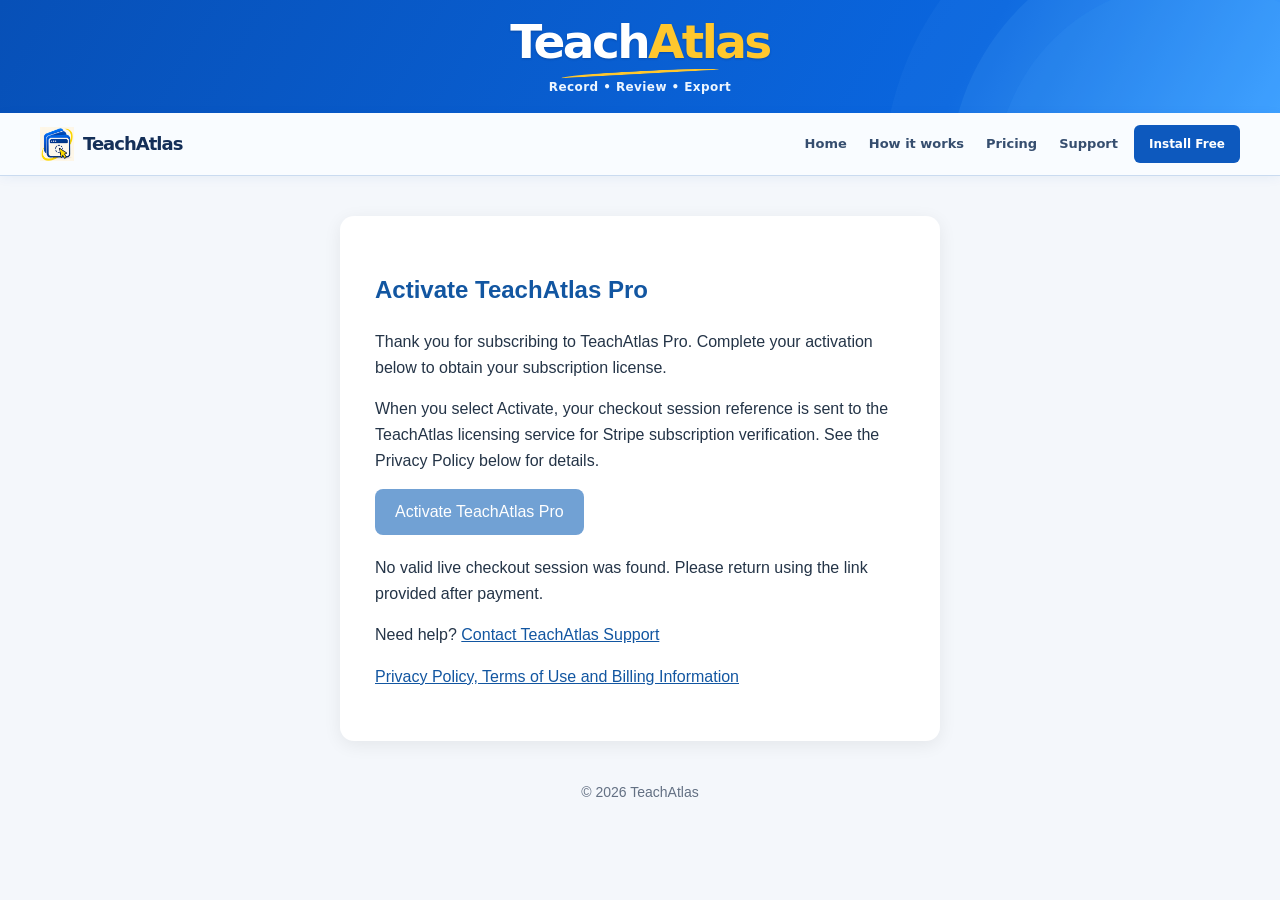
==== activate.html @ 242475f3 "Unify TeachAtlas blue banner and navigation on activate.html" ====
<!DOCTYPE html>
<html lang="en">
<head>
  <meta charset="UTF-8">
  <meta name="viewport" content="width=device-width, initial-scale=1">
  <meta name="referrer" content="no-referrer">
  <title>Activate TeachAtlas Pro</title>
  <!-- Activation is transactional, not a public search landing page. -->
  <meta name="robots" content="noindex, nofollow">
  <style>
    * { box-sizing: border-box; }
    body {
      margin: 0;
      background: #f4f7fb;
      color: #243447;
      font-family: Arial, sans-serif;
      line-height: 1.6;
    }
    header {
      background: #1463b8;
      color: white;
      text-align: center;
      padding: 30px 20px;
    }
    header h1 { margin: 0; }
    main {
      background: white;
      max-width: 600px;
      margin: 40px auto;
      padding: 35px;
      border-radius: 14px;
      box-shadow: 0 4px 18px #00000012;
    }
    h2 { color: #1256a1; }
    button {
      background: #1463b8;
      color: white;
      border: none;
      border-radius: 8px;
      padding: 14px 20px;
      font-size: 16px;
      cursor: pointer;
    }
    button:disabled {
      opacity: 0.6;
      cursor: not-allowed;
    }
    button:hover:not(:disabled) {
      background: #104f94;
    }
    #status {
      margin-top: 20px;
      white-space: pre-wrap;
    }
    #result {
      display: none;
      background: #eef5ff;
      padding: 20px;
      margin-top: 20px;
      border-radius: 8px;
    }
    #token {
      display: block;
      padding: 12px;
      background: white;
      overflow-wrap: anywhere;
      font-family: monospace;
      margin: 12px 0;
      user-select: all;
    }
    a { color: #1256a1; }
    footer {
      text-align: center;
      margin: 30px 20px;
      font-size: 14px;
      color: #637083;
    }
  </style>
<link rel="stylesheet" href="teachatlas-site-header.css">
</head>
<body>
<a class="ta-site-skip" href="#main">Skip to content</a>
<div class="ta-site-banner" role="banner">
  <div class="ta-site-banner-inner">
    <a class="ta-site-wordmark" href="home.html" aria-label="TeachAtlas homepage">Teach<span>Atlas</span></a>
    <span class="ta-site-swoosh" aria-hidden="true"></span>
    <p class="ta-site-tagline" lang="en">Record • Review • Export</p>
  </div>
</div>
<div class="ta-site-bar">
  <div class="ta-site-container">
    <a class="ta-site-home" href="home.html" aria-label="TeachAtlas homepage">
      <img src="teachatlas-store-icon.png" alt="" width="34" height="34">
      <span>TeachAtlas</span>
    </a>
    <nav class="ta-site-desktop-nav" aria-label="Main navigation">
      <a href="home.html">Home</a>
      <a href="home.html#how">How it works</a>
      <a href="home.html#pricing">Pricing</a>
      <a href="support.html">Support</a>
    </nav>
    <a class="ta-site-install" href="https://chromewebstore.google.com/detail/hfdninhgfekgelahihnpicfgckiepjgm?utm_source=teachatlas_website&amp;utm_medium=referral&amp;utm_campaign=global_header">Install Free</a>
    <details class="ta-site-mobile-menu">
      <summary aria-label="Open website menu"><span class="ta-site-bars" aria-hidden="true">☰</span> Menu</summary>
      <nav class="ta-site-mobile-links" aria-label="Mobile navigation">
        <a href="home.html">Home</a>
        <a href="home.html#how">How it works</a>
        <a href="home.html#pricing">Pricing</a>
        <a href="support.html">Support</a>
        <a href="index.html#privacy">Privacy &amp; Terms</a>
      </nav>
    </details>
  </div>
</div>
<main id="main">
  <h2>Activate TeachAtlas Pro</h2>

  <p>
    Thank you for subscribing to TeachAtlas Pro.
    Complete your activation below to obtain your
    subscription license.
  </p>

  <p>
    When you select Activate, your checkout session reference
    is sent to the TeachAtlas licensing service for Stripe subscription
    verification. See the Privacy Policy below for details.
  </p>

  <button id="activateBtn" type="button">
    Activate TeachAtlas Pro
  </button>

  <p id="status" role="status" aria-live="polite"></p>

  <section id="result">
    <h3>Your activation code</h3>
    <p>
      Copy this code and keep it somewhere safe.
      You will use it to activate the TeachAtlas extension.
    </p>
    <code id="token"></code>
    <button id="copyBtn" type="button">
      Copy activation code
    </button>
    <p>
      <strong>Important:</strong> Treat this code like
      a password. Do not share it with anyone or put it in screenshots,
      public guides, or support messages. Keep the checkout and activation
      links private.
    </p>
  </section>

  <p>
    Need help?
    <a href="support.html">
      Contact TeachAtlas Support
    </a>
  </p>

  <p>
    <a href="./index.html">
      Privacy Policy, Terms of Use and Billing Information
    </a>
  </p>
</main>

<footer>
  &copy; 2026 TeachAtlas
</footer>

<script>
  const API =
    "https://teachatlas-license-api.chx91.workers.dev";

  const params = new URLSearchParams(location.search);
  const sessionId = params.get("session_id");

  // Remove the session ID from the visible URL.
  history.replaceState(null, "", location.pathname);

  const activateBtn =
    document.getElementById("activateBtn");

  const copyBtn =
    document.getElementById("copyBtn");

  const statusEl =
    document.getElementById("status");

  const result =
    document.getElementById("result");

  const tokenEl =
    document.getElementById("token");

  let activationCode = "";

  if (!sessionId || !/^cs_live_[A-Za-z0-9_]+$/.test(sessionId)) {
    activateBtn.disabled = true;
    statusEl.textContent =
      "No valid live checkout session was found. " +
      "Please return using the link provided after payment.";
  }

  activateBtn.addEventListener("click", async () => {
    if (!sessionId) return;

    activateBtn.disabled = true;
    statusEl.textContent =
      "Verifying your subscription...";
    result.style.display = "none";

    try {
      const response = await fetch(API + "/activate", {
        method: "POST",
        headers: {
          "Content-Type": "application/json"
        },
        body: JSON.stringify({
          session_id: sessionId
        }),
        cache: "no-store"
      });

      const data = await response.json();

      if (!response.ok || !data.activation_token) {
        throw new Error(
          data.error || "Activation could not be completed."
        );
      }

      activationCode = data.activation_token;
      tokenEl.textContent = activationCode;
      result.style.display = "block";

      statusEl.textContent =
        "Your TeachAtlas Pro license is ready.";

    } catch (error) {
      statusEl.textContent =
        "Activation was unsuccessful. " +
        "Please contact support if the problem continues.";

      activateBtn.disabled = false;
    }
  });

  copyBtn.addEventListener("click", async () => {
    if (!activationCode) return;

    try {
      await navigator.clipboard.writeText(activationCode);
      copyBtn.textContent = "Copied!";
    } catch {
      statusEl.textContent =
        "Copy was unavailable. Select the code above " +
        "and copy it manually.";
    }
  });
</script>

</body>
</html>
---- teachatlas-site-header.css ----
/* Shared TeachAtlas site header — sidebar-inspired branding, all pages. */
.ta-site-skip{
  position:absolute;top:-90px;left:10px;z-index:1003;
  background:#ffc72d;color:#142f58;padding:9px 14px;
  font:800 13px/1.3 system-ui,-apple-system,"Segoe UI",Arial,sans-serif;
}
.ta-site-skip:focus{top:8px}
.ta-site-banner,.ta-site-bar,.ta-site-banner *, .ta-site-bar *{box-sizing:border-box}
.ta-site-banner{
  position:relative;isolation:isolate;display:flex;align-items:center;
  justify-content:center;overflow:hidden;min-height:106px;padding:17px 12px;
  color:white;text-align:center;
  background:linear-gradient(120deg,#0750b7 0%,#0a66df 75%,#3297ff 100%);
}
.ta-site-banner::before{
  content:"";position:absolute;right:-110px;bottom:-264px;width:395px;height:395px;
  border-radius:50%;background:rgba(120,203,255,.18);
  box-shadow:0 0 0 46px rgba(130,210,255,.09),0 0 0 112px rgba(130,210,255,.045);
  z-index:-1;pointer-events:none;
}
.ta-site-banner-inner{display:flex;flex-direction:column;align-items:center;min-width:0}
.ta-site-banner .ta-site-wordmark{
  color:#fff!important;text-decoration:none!important;background:transparent!important;
  border:0!important;border-radius:0!important;box-shadow:none!important;
  font:850 clamp(34px,4vw,47px)/1.07 system-ui,-apple-system,"Segoe UI",Arial,sans-serif;
  letter-spacing:-.055em;padding:0!important;margin:0!important;
  text-shadow:0 1px 2px rgba(0,40,98,.32);
}
.ta-site-banner .ta-site-wordmark span{color:#ffc72d}
.ta-site-swoosh{
  display:block;width:158px;max-width:74%;height:6px;
  border-top:3px solid #ffc72d;border-radius:65%;
  transform:rotate(-3deg);margin:4px auto 0;
}
.ta-site-banner .ta-site-tagline{
  margin:2px 0 0!important;padding:0!important;
  font:650 12px/1.4 system-ui,-apple-system,"Segoe UI",Arial,sans-serif;
  letter-spacing:.035em;color:#edf6ff!important;white-space:nowrap;
}
.ta-site-bar{
  position:sticky;top:0;z-index:1000;
  background:rgba(249,252,255,.98);border-bottom:1px solid #cadbf0;
  box-shadow:0 2px 11px rgba(7,80,183,.06);
  -webkit-backdrop-filter:blur(13px);backdrop-filter:blur(13px);
}
.ta-site-container{
  width:min(1200px,calc(100% - 38px));min-height:62px;margin:0 auto;
  display:flex;align-items:center;gap:16px;
}
.ta-site-bar .ta-site-home{
  display:inline-flex;align-items:center;gap:9px;flex:0 0 auto;margin-right:auto;
  padding:0!important;text-decoration:none!important;background:transparent!important;
  border:0!important;border-radius:0!important;
  color:#142f58!important;font:850 18px/1.2 system-ui,-apple-system,"Segoe UI",Arial,sans-serif;
  letter-spacing:-.055em;white-space:nowrap;
}
.ta-site-home img{width:34px;height:34px;object-fit:contain;display:block}
.ta-site-bar .ta-site-desktop-nav{
  display:flex!important;align-items:center;flex-wrap:nowrap;
  gap:22px!important;margin:0!important;padding:0!important;
  min-height:0!important;width:auto!important;background:none!important;
  border:0!important;box-shadow:none!important;
}
.ta-site-bar .ta-site-desktop-nav a{
  color:#364e6f!important;background:transparent!important;border:0!important;
  border-radius:0!important;box-shadow:none!important;
  padding:0!important;margin:0!important;white-space:nowrap;
  text-decoration:none!important;
  font:750 13px/1.35 system-ui,-apple-system,"Segoe UI",Arial,sans-serif;
}
.ta-site-bar .ta-site-desktop-nav a:hover{color:#0d59be!important}
.ta-site-bar .ta-site-install{
  display:inline-flex;align-items:center;justify-content:center;flex:0 0 auto;
  min-height:38px;padding:9px 15px!important;margin:0!important;
  color:#fff!important;background:#0d59be!important;border:0!important;
  border-radius:6px!important;text-align:center;text-decoration:none!important;
  font:850 12px/1.2 system-ui,-apple-system,"Segoe UI",Arial,sans-serif;
  white-space:nowrap;
}
.ta-site-bar .ta-site-install:hover{background:#063a88!important}
.ta-site-mobile-menu{display:none!important}
.ta-site-bar a:focus-visible,.ta-site-bar summary:focus-visible,.ta-site-banner a:focus-visible{
  outline:3px solid #dca900;outline-offset:3px;
}
@media(max-width:800px){
  .ta-site-container{min-height:58px;gap:9px}
  .ta-site-bar .ta-site-desktop-nav{display:none!important}
  .ta-site-bar .ta-site-home{font-size:16px}
  .ta-site-home img{width:31px;height:31px}
  .ta-site-bar .ta-site-install{min-height:36px;padding:8px 11px!important;font-size:11px}
  .ta-site-mobile-menu{display:block!important;position:static;margin:0!important;padding:0!important;border:0!important;background:transparent!important}
  .ta-site-mobile-menu>summary{
    cursor:pointer;list-style:none;display:flex!important;align-items:center;justify-content:center;
    min-height:36px;gap:7px;margin:0!important;padding:7px 10px!important;
    background:#fff!important;color:#063a88!important;
    border:1px solid #c4d9f1!important;border-radius:6px!important;
    font:800 12px/1.2 system-ui,-apple-system,"Segoe UI",Arial,sans-serif;
    white-space:nowrap;
  }
  .ta-site-mobile-menu>summary::-webkit-details-marker{display:none}
  .ta-site-mobile-menu>summary::after,.ta-site-mobile-menu[open]>summary::after{content:none!important;display:none!important}
  .ta-site-bars{font-size:17px;line-height:1}
  .ta-site-bar .ta-site-mobile-links{
    position:absolute;top:100%;left:0;right:0;
    display:flex!important;flex-direction:column;align-items:stretch;
    gap:0!important;margin:0!important;padding:8px 20px 14px!important;
    background:#f9fcff!important;border:0!important;border-bottom:1px solid #cadbf0!important;
    box-shadow:0 13px 26px rgba(14,51,92,.17)!important;
  }
  .ta-site-bar .ta-site-mobile-links a{
    display:block!important;width:100%;margin:0!important;
    padding:11px 2px!important;border:0!important;border-radius:0!important;
    background:none!important;text-align:left!important;text-decoration:none!important;
    color:#142f58!important;font:750 14px/1.35 system-ui,-apple-system,"Segoe UI",Arial,sans-serif;
  }
  .ta-site-bar .ta-site-mobile-links a:hover{color:#0d59be!important}
}
@media(max-width:370px){
  .ta-site-container{width:calc(100% - 24px);gap:7px}
  .ta-site-bar .ta-site-home{font-size:0}
  .ta-site-home img{width:35px;height:35px}
  .ta-site-bar .ta-site-install{margin-left:auto!important}
}
@media(prefers-reduced-motion:reduce){.ta-site-bar{scroll-behavior:auto}}
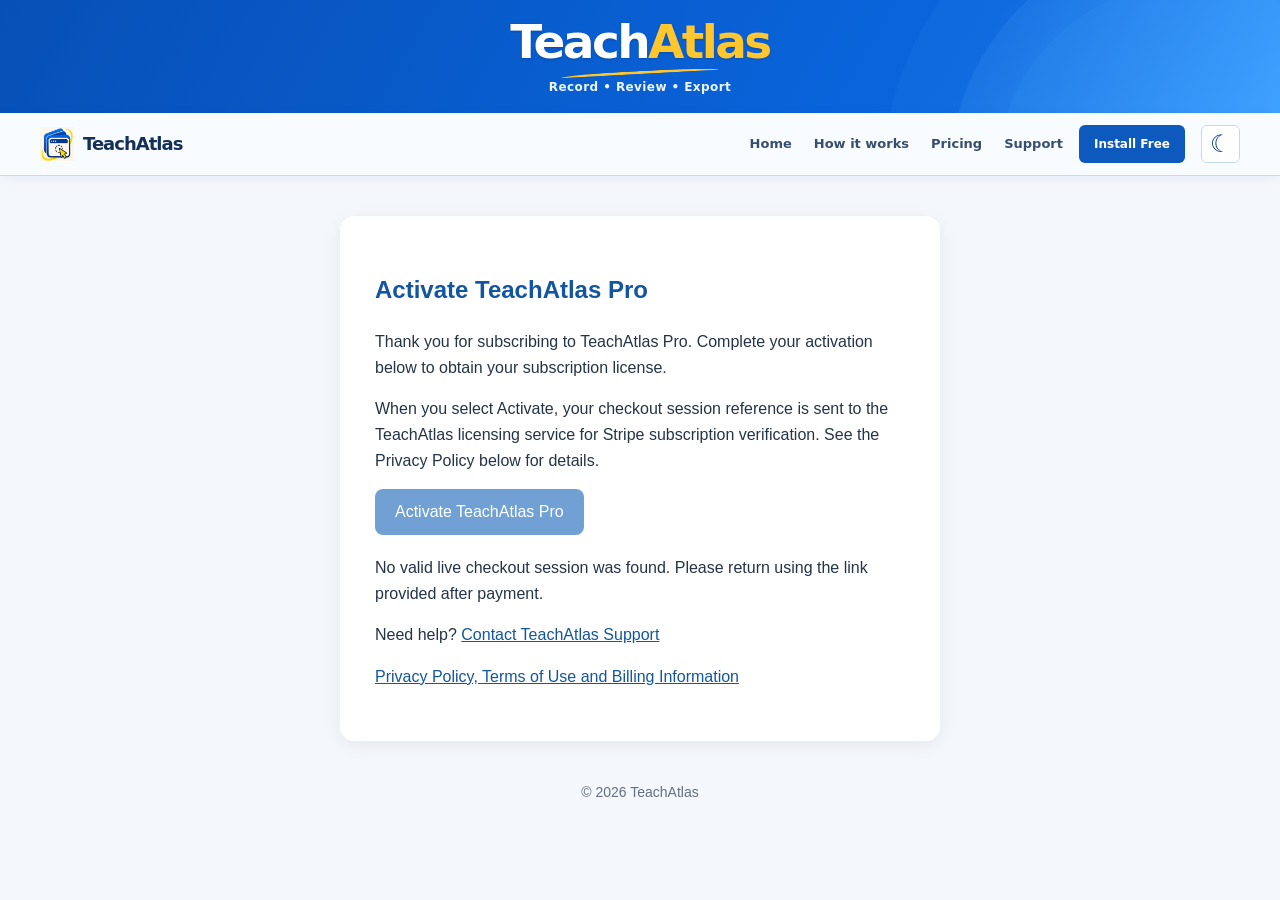
==== commit 85d7916c: "Add shared dark mode toggle next to Menu on activate.html" ====
--- a/activate.html
+++ b/activate.html
@@ -77,6 +77,8 @@
       color: #637083;
     }
   </style>
+<script>try{if(localStorage.getItem("ta_site_dark_mode")==="dark")document.documentElement.setAttribute("data-ta-theme","dark")}catch(_){}</script>
+<script src="teachatlas-theme.js" defer></script>
 <link rel="stylesheet" href="teachatlas-site-header.css">
 </head>
 <body>
@@ -111,6 +113,9 @@
         <a href="index.html#privacy">Privacy &amp; Terms</a>
       </nav>
     </details>
+    <button type="button" class="ta-site-theme-toggle" id="ta-theme-toggle" aria-label="Switch to dark mode" aria-pressed="false" title="Switch to dark mode">
+      <span class="ta-site-moon" aria-hidden="true">☾</span><span class="ta-site-sun" aria-hidden="true">☀</span>
+    </button>
   </div>
 </div>
 <main id="main">
--- a/teachatlas-site-header.css
+++ b/teachatlas-site-header.css
@@ -107,6 +107,7 @@
     background:#f9fcff!important;border:0!important;border-bottom:1px solid #cadbf0!important;
     box-shadow:0 13px 26px rgba(14,51,92,.17)!important;
   }
+  .ta-site-mobile-menu:not([open]) > .ta-site-mobile-links{display:none!important}
   .ta-site-bar .ta-site-mobile-links a{
     display:block!important;width:100%;margin:0!important;
     padding:11px 2px!important;border:0!important;border-radius:0!important;
@@ -122,3 +123,144 @@
   .ta-site-bar .ta-site-install{margin-left:auto!important}
 }
 @media(prefers-reduced-motion:reduce){.ta-site-bar{scroll-behavior:auto}}
+
+
+
+/* Shared theme switch: immediately follows Menu on phones; rightmost on desktop. */
+.ta-site-theme-toggle{
+  order:5;display:inline-flex;align-items:center;justify-content:center;flex:0 0 39px;
+  width:39px;height:38px;min-width:39px;padding:0;margin:0;
+  border:1px solid #c4d9f1;border-radius:6px;background:#fff;
+  color:#0a458f;cursor:pointer;line-height:1;
+}
+.ta-site-theme-toggle:hover{background:#e8f3ff}
+.ta-site-theme-toggle:focus-visible{outline:3px solid #dca900;outline-offset:3px}
+.ta-site-theme-toggle .ta-site-moon{font-size:24px;line-height:1}
+.ta-site-theme-toggle .ta-site-sun{display:none;font-size:21px;line-height:1}
+html[data-ta-theme="dark"] .ta-site-theme-toggle .ta-site-moon{display:none}
+html[data-ta-theme="dark"] .ta-site-theme-toggle .ta-site-sun{display:inline}
+@media(max-width:420px){
+  .ta-site-bar .ta-site-home span{display:none}
+  .ta-site-bar .ta-site-home img{width:34px;height:34px}
+  .ta-site-container{gap:7px}
+  .ta-site-theme-toggle{flex-basis:37px;min-width:37px;width:37px;height:36px}
+}
+
+/* Site-wide dark palette. The blue/yellow TeachAtlas banner remains unchanged. */
+html[data-ta-theme="dark"]{
+  color-scheme:dark;
+  --ink:#f0f6ff;--sub:#c1d1e7;--text:#c1d1e7;--muted:#c1d1e7;
+  --navy:#f0f6ff;--paper:#0d192b;--bg:#0d192b;--cream:#0d192b;
+  --mist:#172a43;--pale:#182c45;--white:#162a43;--line:#334b68;--edge:#334b68;
+}
+html[data-ta-theme="dark"] body{background:#0d192b!important;color:#eef5ff!important}
+html[data-ta-theme="dark"] main{background-color:#0d192b;color:#eef5ff}
+html[data-ta-theme="dark"] main > section:not(.cta):not(.cloud):not(.new-share):not(.sharing):not(.endcap),
+html[data-ta-theme="dark"] main > .hero,
+html[data-ta-theme="dark"] main :is(.section.white,.section.mist,.white,.mist,.new-how,.new-resources,.new-faq,.new-pricing,.new-hero,.resources,.pricing,.faq,.use-cases,.feature-band){
+  background:#101e32!important;color:#edf5ff!important;
+}
+html[data-ta-theme="dark"] main > section.new-hero,
+html[data-ta-theme="dark"] main > section.hero,
+html[data-ta-theme="dark"] main > .hero{
+  background:linear-gradient(116deg,#12213a,#132e50)!important;
+}
+html[data-ta-theme="dark"] main > section.new-pricing{background:#152640!important}
+html[data-ta-theme="dark"] main :is(
+  .new-plans,.new-plan,.new-plan.pro,.new-preview-body,.new-process,.new-button.secondary,
+  .card,.card.featured,.panel,.preview,.preview-step,.competitor,.feature,.fit,
+  .how-card,.price,.anchor-pills a,.table-wrap,.steps li,pre.template,
+  .note,.summary,.plan,.plan.pro,.two-plans .plan,.section,.data-table th,.data-table td,
+  .store-links a,.btn.outline,.btn.ghost,.share-preview,.art-window,#result,#token,
+  .faq-list,.new-faq details,.new-sample i,.matrix td,.matrix tr:nth-child(even) td
+){
+  background-color:#192e49!important;color:#eef5ff!important;
+  border-color:#385270!important;box-shadow:none!important;
+}
+html[data-ta-theme="dark"] main :is(.new-plan.pro,.plan.pro){background-color:#1b3451!important}
+html[data-ta-theme="dark"] main :is(.new-plans,.new-process,.new-faq details,.data-table,.matrix td,.new-sample,.feature-row,.idea-grid,.new-sample i){
+  border-color:#385270!important;
+}
+html[data-ta-theme="dark"] main :is(h1,h2,h3,h4,summary,.new-price,.price .amount){
+  color:#f0f6ff!important;
+}
+html[data-ta-theme="dark"] main :is(p,li,small,td,.section-intro,.lead,.subtle,.kind,.sources,.new-uses,.new-note,.new-fine,.new-plan-lead,.new-lead,.new-intro>p){
+  color:#c2d3e9!important;
+}
+html[data-ta-theme="dark"] main :is(.new-title span:last-child,h1 em,.kicker,.new-kicker,.eyebrow,.chapter-label,.plan-label,.card .tag,.tag){
+  color:#8ec4ff!important;
+}
+html[data-ta-theme="dark"] main a:not(.new-button):not(.btn):not(.button):not(.primary-link):not(.nav-cta){
+  color:#9bcfff!important;
+}
+html[data-ta-theme="dark"] main :is(.new-button.primary,.btn.primary,.primary-link,.button-blue){
+  color:white!important;background-color:#145fbe!important;
+}
+html[data-ta-theme="dark"] main :is(.new-button.secondary,.btn.outline,.btn.ghost){
+  color:#eef5ff!important;background-color:#1c3857!important;border-color:#54789b!important;
+}
+html[data-ta-theme="dark"] main :is(.new-preview-head,.preview-bottom,.new-preview-foot b,.preview-step b,.how-num,.art-export){
+  color:#fff!important;
+}
+html[data-ta-theme="dark"] main :is(.new-preview-line b,.preview-top span,.pill){
+  background:#274a66!important;color:#eaf7ff!important;
+}
+html[data-ta-theme="dark"] main :is(.new-sample strong,.preview-step span,.new-preview-body h2,.preview-top strong){
+  color:#f2f7ff!important;
+}
+html[data-ta-theme="dark"] main :is(.new-share,.cloud,.sharing,.cta){
+  background:linear-gradient(120deg,#07386f,#0b54a6)!important;color:#fff!important;
+}
+html[data-ta-theme="dark"] main :is(.new-share,.cloud,.sharing,.cta) :is(h2,p,small,.lead){
+  color:#e7f2ff!important;
+}
+html[data-ta-theme="dark"] main .cta .btn{
+  background:#eaf4ff!important;color:#07376f!important;
+}
+html[data-ta-theme="dark"] main :is(.matrix th,.data-table th,thead){
+  background-color:#154579!important;color:#fff!important;
+}
+html[data-ta-theme="dark"] main .matrix th:nth-child(2){background-color:#1559b7!important}
+html[data-ta-theme="dark"] main :is(.price,.fit,.preview-label,.note,.sources){
+  color:#c7d9f0!important;
+}
+html[data-ta-theme="dark"] :is(.ta-site-bar,.site-nav){
+  background:#0e2138!important;border-color:#324e6d!important;
+}
+html[data-ta-theme="dark"] .ta-site-bar .ta-site-home{color:#eef6ff!important}
+html[data-ta-theme="dark"] .ta-site-bar .ta-site-desktop-nav a{color:#dbe9ff!important}
+html[data-ta-theme="dark"] .ta-site-bar .ta-site-desktop-nav a:hover{color:#95c9ff!important}
+html[data-ta-theme="dark"] .ta-site-bar .ta-site-mobile-menu>summary,
+html[data-ta-theme="dark"] .ta-site-theme-toggle{
+  background:#1b3655!important;border-color:#486b91!important;color:#f0f7ff!important;
+}
+html[data-ta-theme="dark"] .ta-site-theme-toggle:hover{background:#27466a!important}
+html[data-ta-theme="dark"] .ta-site-bar .ta-site-mobile-links{
+  background:#102440!important;border-color:#365575!important;
+}
+html[data-ta-theme="dark"] .ta-site-bar .ta-site-mobile-links a{color:#ecf4ff!important}
+html[data-ta-theme="dark"] .ta-site-bar .ta-site-mobile-links a:hover{color:#9ccfff!important}
+html[data-ta-theme="dark"] .ta-site-bar .ta-site-install{background:#176bd0!important;color:white!important}
+html[data-ta-theme="dark"] :is(.new-hero,.hero) .new-preview-note{color:#afc7e5!important}
+/* Legal headings and navigation may have inline light-theme colors. */
+html[data-ta-theme="dark"] body > .wrap > h1,
+html[data-ta-theme="dark"] body > .wrap > p{color:#f0f6ff!important}
+html[data-ta-theme="dark"] nav[aria-label="Legal information navigation"] a{
+  background:#192e49!important;border-color:#3b5672!important;color:#a8d1ff!important;
+}
+html[data-ta-theme="dark"] footer{background:#07152a!important;color:#d2e2f7!important}
+html[data-ta-theme="dark"] footer a{color:#b6d8ff!important}
+html[data-ta-theme="dark"] #status{color:#d6e9ff!important}
+html[data-ta-theme="dark"] button:not(.ta-site-theme-toggle):not(.menu-button):not(.new-button){
+  border-color:#54789b;
+}
+/* Preserve legible printed/legal documents, regardless of the screen theme. */
+@media print{
+  html[data-ta-theme="dark"]{color-scheme:light}
+  html[data-ta-theme="dark"] body,html[data-ta-theme="dark"] main,
+  html[data-ta-theme="dark"] main > section,html[data-ta-theme="dark"] main .section{
+    background:#fff!important;color:#000!important;
+  }
+  html[data-ta-theme="dark"] main :is(h1,h2,h3,p,li,td){color:#000!important}
+  .ta-site-theme-toggle{display:none!important}
+}
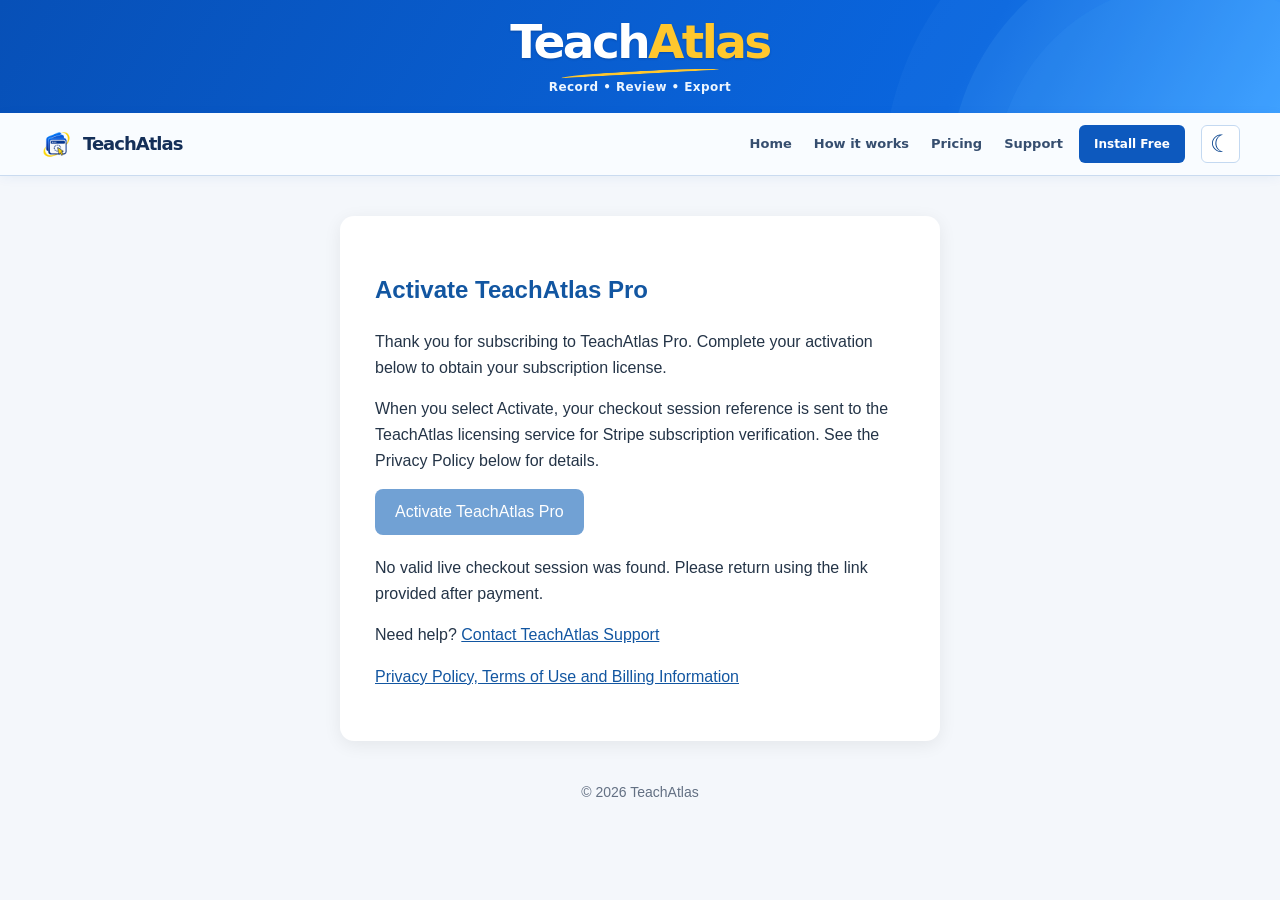
==== commit 5dc477a5: "Display transparent TeachAtlas logo on activate.html" ====
--- a/activate.html
+++ b/activate.html
@@ -2,6 +2,7 @@
 <!DOCTYPE html>
 <html lang="en">
 <head>
+  <link rel="icon" href="teachatlas-logo-transparent-192.png" type="image/png">
   <meta charset="UTF-8">
   <meta name="viewport" content="width=device-width, initial-scale=1">
   <meta name="referrer" content="no-referrer">
@@ -78,8 +79,7 @@
     }
   </style>
 <script>try{if(localStorage.getItem("ta_site_dark_mode")==="dark")document.documentElement.setAttribute("data-ta-theme","dark")}catch(_){}</script>
-<script src="teachatlas-theme.js" defer></script>
-<link rel="stylesheet" href="teachatlas-site-header.css">
+<link rel="stylesheet" href="teachatlas-site-header.css?v=20261122b">
 </head>
 <body>
 <a class="ta-site-skip" href="#main">Skip to content</a>
@@ -93,7 +93,7 @@
 <div class="ta-site-bar">
   <div class="ta-site-container">
     <a class="ta-site-home" href="home.html" aria-label="TeachAtlas homepage">
-      <img src="teachatlas-store-icon.png" alt="" width="34" height="34">
+      <img src="teachatlas-logo-transparent-192.png" alt="" width="34" height="34">
       <span>TeachAtlas</span>
     </a>
     <nav class="ta-site-desktop-nav" aria-label="Main navigation">
@@ -118,6 +118,35 @@
     </button>
   </div>
 </div>
+<script>
+(function () {
+  "use strict";
+  var root = document.documentElement;
+  var toggle = document.getElementById("ta-theme-toggle");
+  if (!toggle) return;
+
+  function render(dark) {
+    if (dark) root.setAttribute("data-ta-theme", "dark");
+    else root.removeAttribute("data-ta-theme");
+    toggle.setAttribute("aria-pressed", dark ? "true" : "false");
+    var title = dark ? "Switch to light mode" : "Switch to dark mode";
+    toggle.setAttribute("aria-label", title);
+    toggle.setAttribute("title", title);
+  }
+
+  render(root.getAttribute("data-ta-theme") === "dark");
+
+  toggle.addEventListener("click", function () {
+    var dark = root.getAttribute("data-ta-theme") !== "dark";
+    render(dark);
+    try { localStorage.setItem("ta_site_dark_mode", dark ? "dark" : "light"); } catch (err) {}
+  });
+
+  window.addEventListener("storage", function (event) {
+    if (event.key === "ta_site_dark_mode") render(event.newValue === "dark");
+  });
+}());
+</script>
 <main id="main">
   <h2>Activate TeachAtlas Pro</h2>
 
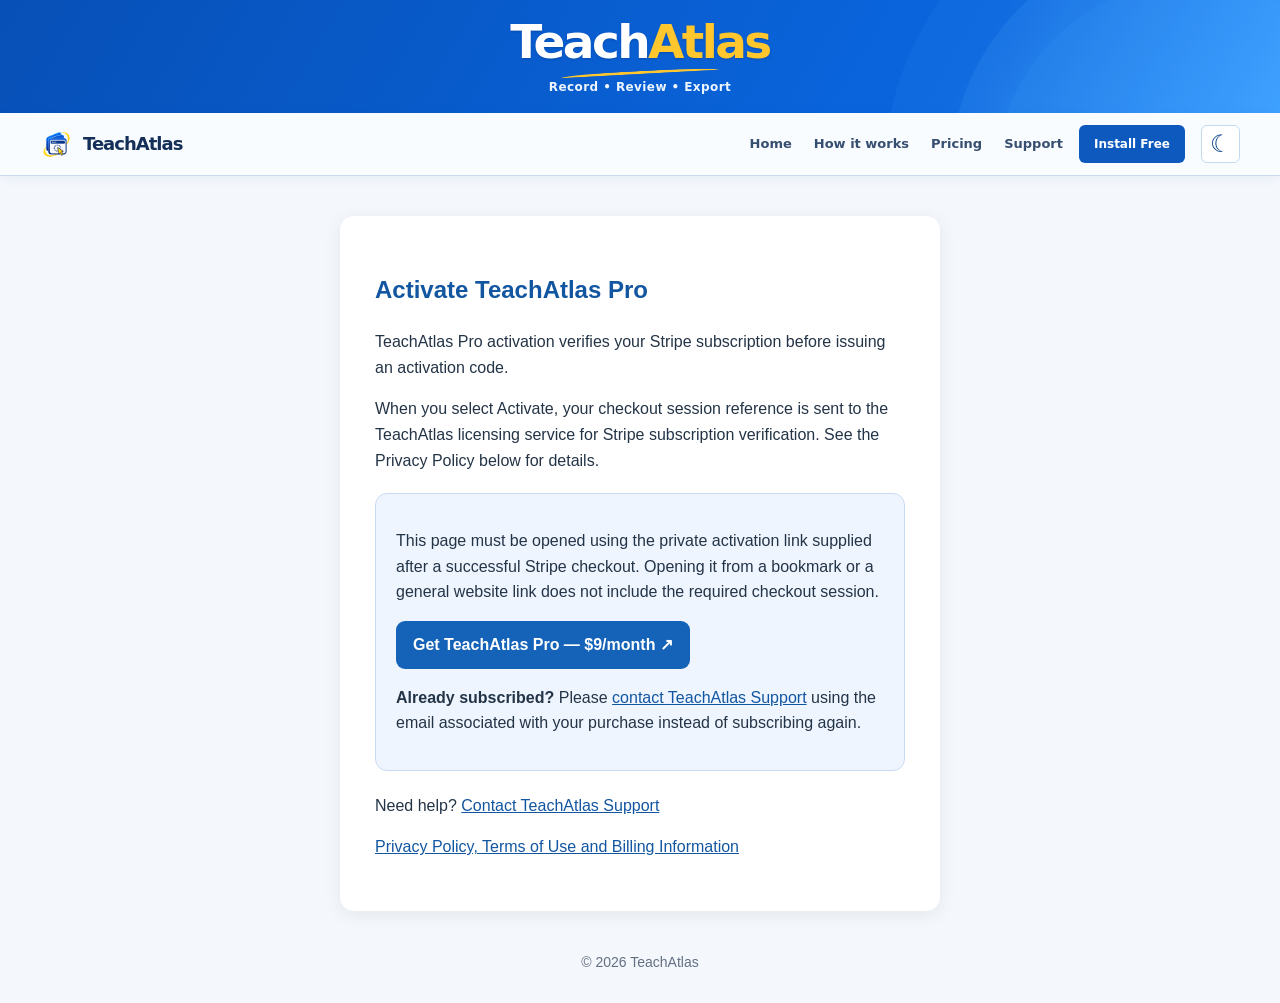
==== commit 60b7625e: "Explain checkout-only activation and offer recovery path when no Stripe session is present" ====
--- a/activate.html
+++ b/activate.html
@@ -2,7 +2,7 @@
 <!DOCTYPE html>
 <html lang="en">
 <head>
-  <link rel="icon" href="teachatlas-logo-transparent-192.png" type="image/png">
+  <link rel="icon" href="teachatlas-logo-transparent-192.png?v=20261122c" type="image/png">
   <meta charset="UTF-8">
   <meta name="viewport" content="width=device-width, initial-scale=1">
   <meta name="referrer" content="no-referrer">
@@ -71,6 +71,31 @@
       user-select: all;
     }
     a { color: #1256a1; }
+    #missingSessionHelp[hidden] { display: none; }
+    #missingSessionHelp {
+      margin: 15px 0 22px;
+      padding: 18px 20px;
+      border: 1px solid #c8dbf0;
+      border-radius: 12px;
+      background: #eef5ff;
+      color: #243447;
+    }
+    #missingSessionHelp .checkout-link {
+      display: inline-flex;
+      padding: 11px 17px;
+      border-radius: 9px;
+      background: #1463b8;
+      color: #fff;
+      text-decoration: none;
+      font-weight: 700;
+    }
+    #missingSessionHelp .checkout-link:hover { background: #104f94; }
+    html[data-ta-theme="dark"] #missingSessionHelp {
+      background: #192e49;
+      color: #eef5ff;
+      border-color: #486b91;
+    }
+    html[data-ta-theme="dark"] #missingSessionHelp a:not(.checkout-link) { color: #9bcfff; }
     footer {
       text-align: center;
       margin: 30px 20px;
@@ -79,7 +104,7 @@
     }
   </style>
 <script>try{if(localStorage.getItem("ta_site_dark_mode")==="dark")document.documentElement.setAttribute("data-ta-theme","dark")}catch(_){}</script>
-<link rel="stylesheet" href="teachatlas-site-header.css?v=20261122b">
+<link rel="stylesheet" href="teachatlas-site-header.css?v=20261122c">
 </head>
 <body>
 <a class="ta-site-skip" href="#main">Skip to content</a>
@@ -93,7 +118,7 @@
 <div class="ta-site-bar">
   <div class="ta-site-container">
     <a class="ta-site-home" href="home.html" aria-label="TeachAtlas homepage">
-      <img src="teachatlas-logo-transparent-192.png" alt="" width="34" height="34">
+      <img src="teachatlas-logo-transparent-192.png?v=20261122c" alt="" width="34" height="34">
       <span>TeachAtlas</span>
     </a>
     <nav class="ta-site-desktop-nav" aria-label="Main navigation">
@@ -150,10 +175,9 @@
 <main id="main">
   <h2>Activate TeachAtlas Pro</h2>
 
-  <p>
-    Thank you for subscribing to TeachAtlas Pro.
-    Complete your activation below to obtain your
-    subscription license.
+  <p id="activationIntro">
+    TeachAtlas Pro activation verifies your Stripe subscription
+    before issuing an activation code.
   </p>
 
   <p>
@@ -167,6 +191,12 @@
   </button>
 
   <p id="status" role="status" aria-live="polite"></p>
+
+  <div id="missingSessionHelp" hidden>
+    <p>This page must be opened using the private activation link supplied after a successful Stripe checkout. Opening it from a bookmark or a general website link does not include the required checkout session.</p>
+    <p><a class="checkout-link" href="https://buy.stripe.com/aFa9AV1mReOg6xP44S2wU00">Get TeachAtlas Pro — $9/month ↗</a></p>
+    <p><strong>Already subscribed?</strong> Please <a href="support.html#contact">contact TeachAtlas Support</a> using the email associated with your purchase instead of subscribing again.</p>
+  </div>
 
   <section id="result">
     <h3>Your activation code</h3>
@@ -223,6 +253,12 @@
   const statusEl =
     document.getElementById("status");
 
+  const activationIntro =
+    document.getElementById("activationIntro");
+
+  const missingSessionHelp =
+    document.getElementById("missingSessionHelp");
+
   const result =
     document.getElementById("result");
 
@@ -232,10 +268,14 @@
   let activationCode = "";
 
   if (!sessionId || !/^cs_live_[A-Za-z0-9_]+$/.test(sessionId)) {
+    activateBtn.hidden = true;
     activateBtn.disabled = true;
-    statusEl.textContent =
-      "No valid live checkout session was found. " +
-      "Please return using the link provided after payment.";
+    missingSessionHelp.hidden = false;
+    statusEl.textContent = "";
+  } else {
+    activationIntro.textContent =
+      "Thank you for subscribing to TeachAtlas Pro. " +
+      "Complete your activation below to obtain your subscription license.";
   }
 
   activateBtn.addEventListener("click", async () => {
--- a/teachatlas-site-header.css
+++ b/teachatlas-site-header.css
@@ -264,3 +264,12 @@
   html[data-ta-theme="dark"] main :is(h1,h2,h3,p,li,td){color:#000!important}
   .ta-site-theme-toggle{display:none!important}
 }
+
+/* Resource accordions: keep FAQ cards and text high contrast in dark mode. */
+html[data-ta-theme="dark"] main .section details{
+  background:#192e49!important;
+  border-color:#385270!important;
+  color:#f0f6ff!important;
+}
+html[data-ta-theme="dark"] main .section details > summary{color:#f0f6ff!important}
+html[data-ta-theme="dark"] main .section details > p{color:#c2d3e9!important}
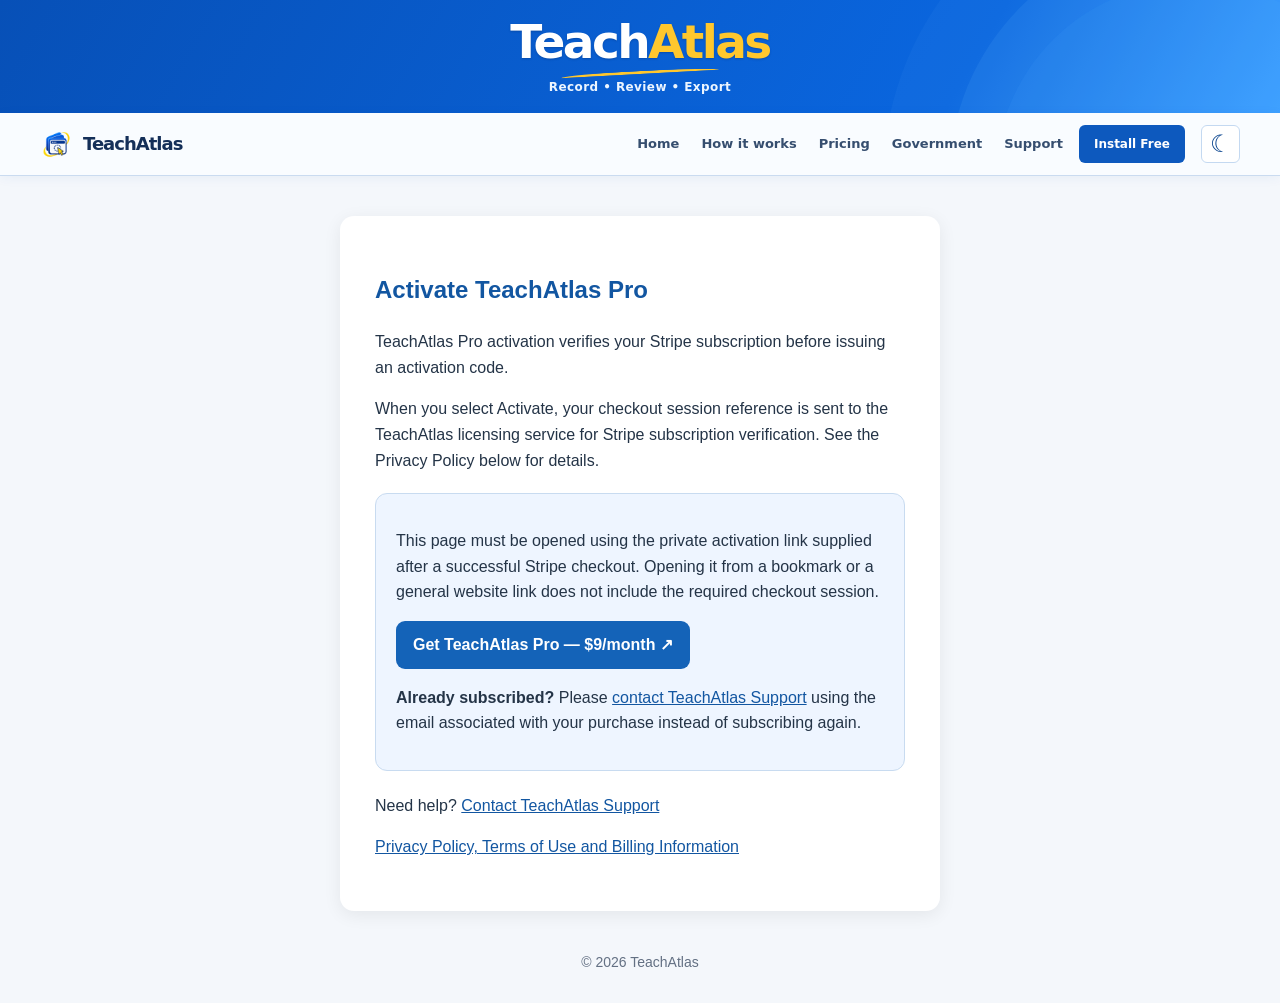
==== commit 141ad41f: "Add Government subscription page to shared navigation" ====
--- a/activate.html
+++ b/activate.html
@@ -125,7 +125,8 @@
       <a href="home.html">Home</a>
       <a href="home.html#how">How it works</a>
       <a href="home.html#pricing">Pricing</a>
-      <a href="support.html">Support</a>
+      <a href="government.html">Government</a>
+        <a href="support.html">Support</a>
     </nav>
     <a class="ta-site-install" href="https://chromewebstore.google.com/detail/hfdninhgfekgelahihnpicfgckiepjgm?utm_source=teachatlas_website&amp;utm_medium=referral&amp;utm_campaign=global_header">Install Free</a>
     <details class="ta-site-mobile-menu">
@@ -134,6 +135,7 @@
         <a href="home.html">Home</a>
         <a href="home.html#how">How it works</a>
         <a href="home.html#pricing">Pricing</a>
+        <a href="government.html">Government</a>
         <a href="support.html">Support</a>
         <a href="index.html#privacy">Privacy &amp; Terms</a>
       </nav>
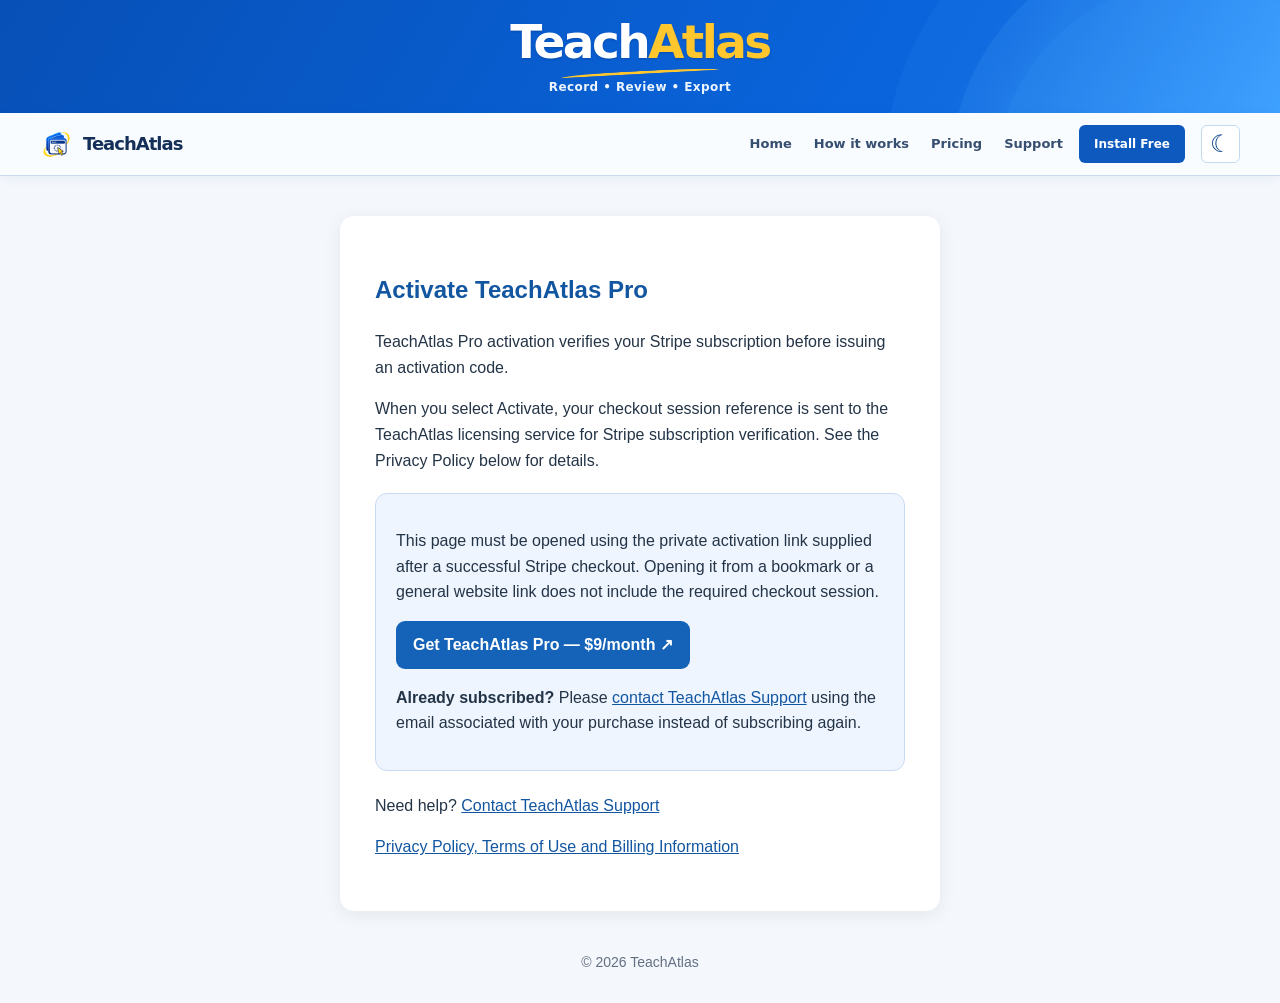
==== commit 2d024967: "Hide draft government page from live site navigation" ====
--- a/activate.html
+++ b/activate.html
@@ -125,7 +125,6 @@
       <a href="home.html">Home</a>
       <a href="home.html#how">How it works</a>
       <a href="home.html#pricing">Pricing</a>
-      <a href="government.html">Government</a>
         <a href="support.html">Support</a>
     </nav>
     <a class="ta-site-install" href="https://chromewebstore.google.com/detail/hfdninhgfekgelahihnpicfgckiepjgm?utm_source=teachatlas_website&amp;utm_medium=referral&amp;utm_campaign=global_header">Install Free</a>
@@ -135,7 +134,6 @@
         <a href="home.html">Home</a>
         <a href="home.html#how">How it works</a>
         <a href="home.html#pricing">Pricing</a>
-        <a href="government.html">Government</a>
         <a href="support.html">Support</a>
         <a href="index.html#privacy">Privacy &amp; Terms</a>
       </nav>
